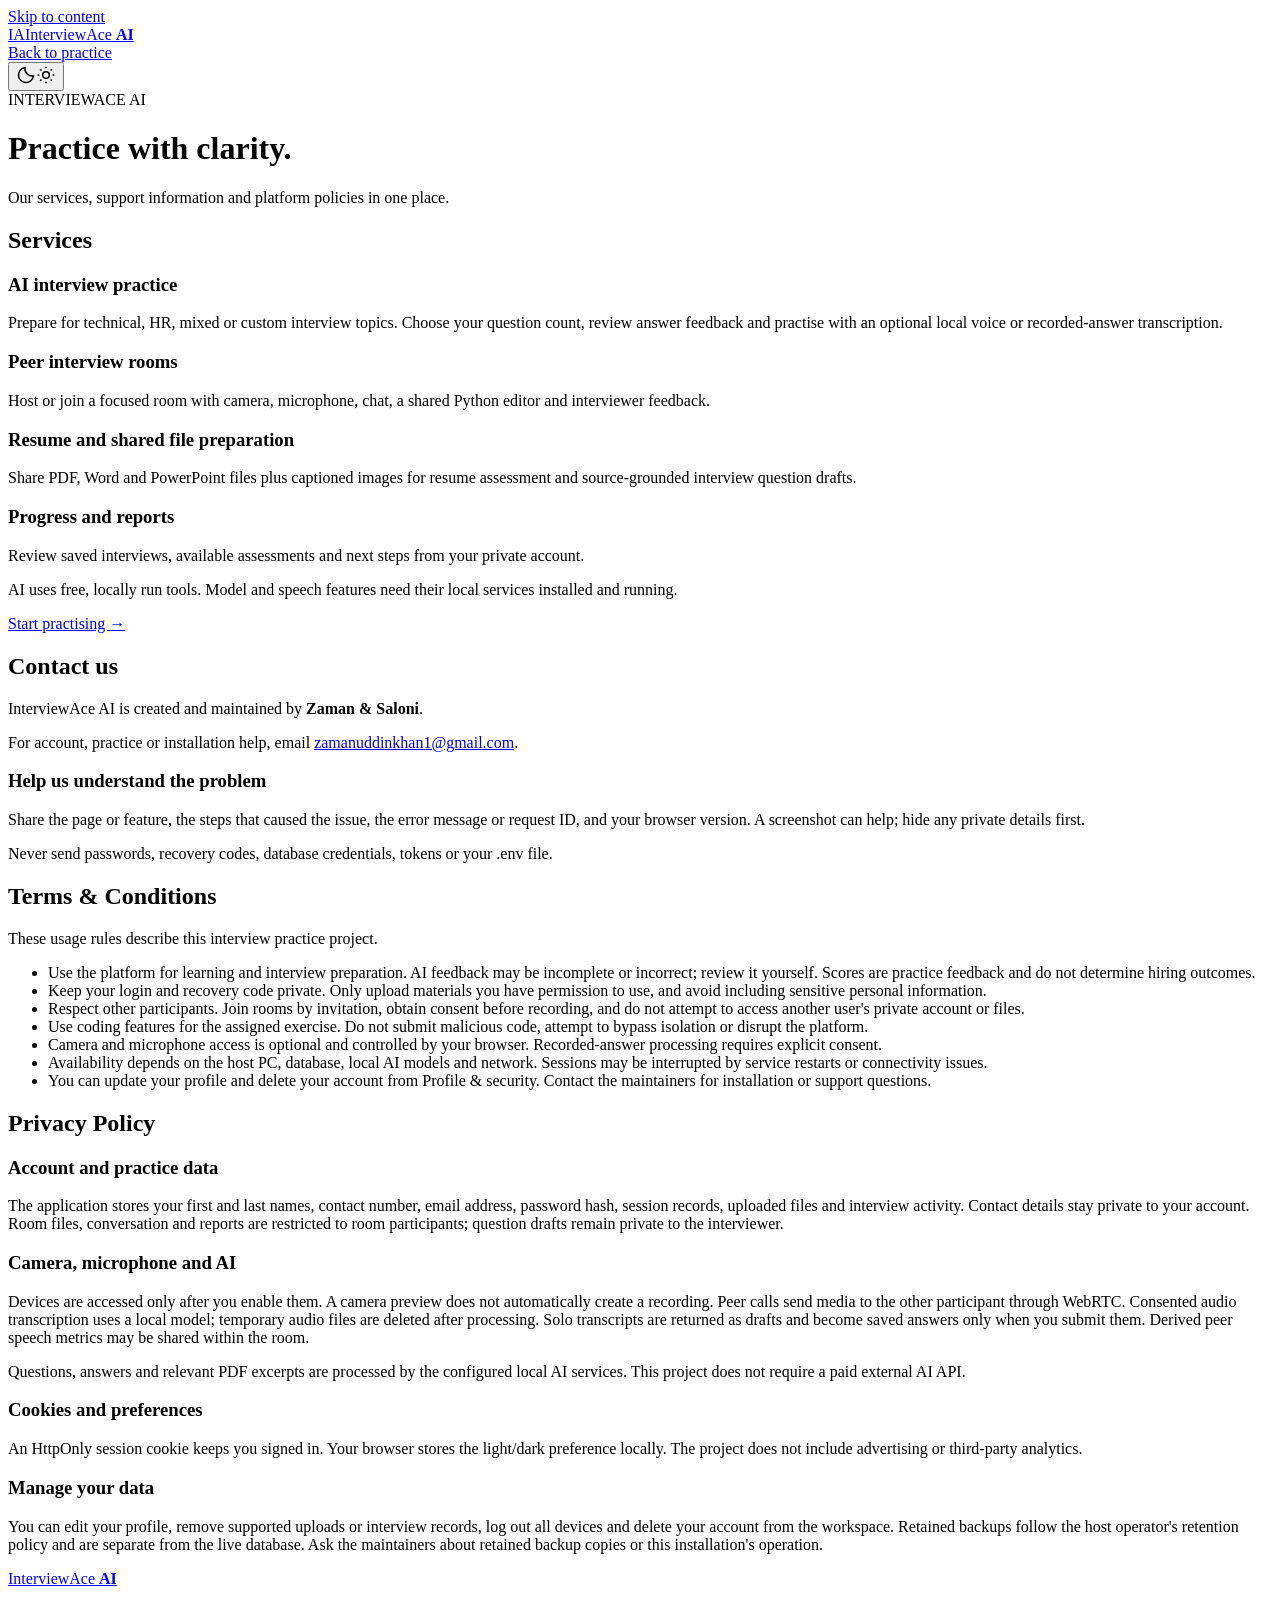
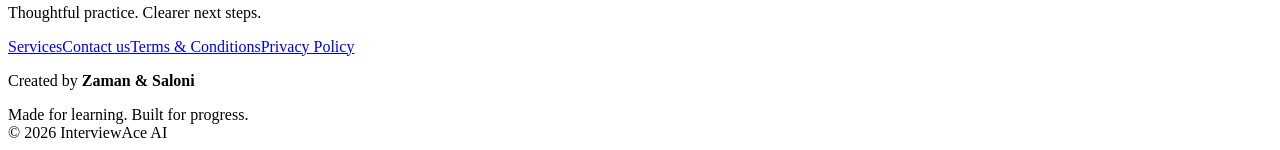
==== frontend/info.html @ a89344ca "Prepare InterviewAce AI for GitHub" ====
<!DOCTYPE html>
<html lang="en">
<head>
  <meta charset="UTF-8">
  <meta name="viewport" content="width=device-width, initial-scale=1">
  <meta name="description" content="Explore InterviewAce AI practice services, contact the project maintainers, and read the platform's usage and privacy policies.">
  <meta name="theme-color" content="#f4f6fa">
  <title>Services, Contact &amp; Policies | InterviewAce AI</title>
  <link rel="icon" href="/assets/favicon.svg" type="image/svg+xml">
  <script src="/assets/theme.js?v=3.3.3"></script>
  <link rel="stylesheet" href="/assets/base.css?v=3.0.0">
  <link rel="stylesheet" href="/assets/style.css?v=3.0.0">
  <link rel="stylesheet" href="/assets/chrome.css?v=3.3.3">
  <link rel="stylesheet" href="/assets/studio.css?v=3.3.3">
</head>
<body>
  <a class="skip-link" href="#mainContent">Skip to content</a>
  <header class="topbar"><div class="topbar-inner">
    <a class="brand" href="/" aria-label="InterviewAce AI home"><span class="logo" aria-hidden="true">IA</span><span>InterviewAce <b>AI</b></span></a>
    <nav class="header-nav" aria-label="Main navigation"><a href="/">Back to practice</a></nav>
    <div class="right"><button id="themeToggle" class="theme-toggle" type="button" aria-label="Switch to dark mode" title="Switch to dark mode" aria-pressed="false"><svg class="moon-icon" width="20" height="20" viewBox="0 0 24 24" fill="none" stroke="currentColor" stroke-width="1.8" aria-hidden="true"><path d="M20.9 13.2A9 9 0 0 1 10.8 3.1 9 9 0 1 0 20.9 13.2Z"/></svg><svg class="sun-icon" width="20" height="20" viewBox="0 0 24 24" fill="none" stroke="currentColor" stroke-width="1.8" aria-hidden="true"><circle cx="12" cy="12" r="4"/><path d="M12 2v2m0 16v2M2 12h2m16 0h2M5 5l1.5 1.5m11 11L19 19M5 19l1.5-1.5m11-11L19 5"/></svg></button></div>
  </div></header>
  <main id="mainContent" class="info-page" tabindex="-1">
    <span class="eyebrow">INTERVIEWACE AI</span><h1>Practice with clarity.</h1><p class="muted">Our services, support information and platform policies in one place.</p>
    <section id="services" class="panel info-section" aria-labelledby="servicesTitle"><h2 id="servicesTitle">Services</h2>
      <div class="service-grid"><article><h3>AI interview practice</h3><p>Prepare for technical, HR, mixed or custom interview topics. Choose your question count, review answer feedback and practise with an optional local voice or recorded-answer transcription.</p></article><article><h3>Peer interview rooms</h3><p>Host or join a focused room with camera, microphone, chat, a shared Python editor and interviewer feedback.</p></article><article><h3>Resume and shared file preparation</h3><p>Share PDF, Word and PowerPoint files plus captioned images for resume assessment and source-grounded interview question drafts.</p></article><article><h3>Progress and reports</h3><p>Review saved interviews, available assessments and next steps from your private account.</p></article></div>
      <p class="small">AI uses free, locally run tools. Model and speech features need their local services installed and running.</p><a class="info-link" href="/">Start practising &rarr;</a>
    </section>
    <section id="contact" class="panel info-section" aria-labelledby="contactTitle"><h2 id="contactTitle">Contact us</h2><p>InterviewAce AI is created and maintained by <strong>Zaman &amp; Saloni</strong>.</p><p id="publicContact">For account, practice or installation help, email <a class="info-link" href="mailto:zamanuddinkhan1@gmail.com">zamanuddinkhan1@gmail.com</a>.</p><h3>Help us understand the problem</h3><p>Share the page or feature, the steps that caused the issue, the error message or request ID, and your browser version. A screenshot can help; hide any private details first.</p><p class="small">Never send passwords, recovery codes, database credentials, tokens or your .env file.</p></section>
    <section id="terms" class="panel info-section" aria-labelledby="termsTitle"><h2 id="termsTitle">Terms &amp; Conditions</h2><p>These usage rules describe this interview practice project.</p><ul><li>Use the platform for learning and interview preparation. AI feedback may be incomplete or incorrect; review it yourself. Scores are practice feedback and do not determine hiring outcomes.</li><li>Keep your login and recovery code private. Only upload materials you have permission to use, and avoid including sensitive personal information.</li><li>Respect other participants. Join rooms by invitation, obtain consent before recording, and do not attempt to access another user's private account or files.</li><li>Use coding features for the assigned exercise. Do not submit malicious code, attempt to bypass isolation or disrupt the platform.</li><li>Camera and microphone access is optional and controlled by your browser. Recorded-answer processing requires explicit consent.</li><li>Availability depends on the host PC, database, local AI models and network. Sessions may be interrupted by service restarts or connectivity issues.</li><li>You can update your profile and delete your account from Profile &amp; security. Contact the maintainers for installation or support questions.</li></ul></section>
    <section id="privacy" class="panel info-section" aria-labelledby="privacyTitle"><h2 id="privacyTitle">Privacy Policy</h2><h3>Account and practice data</h3><p>The application stores your first and last names, contact number, email address, password hash, session records, uploaded files and interview activity. Contact details stay private to your account. Room files, conversation and reports are restricted to room participants; question drafts remain private to the interviewer.</p><h3>Camera, microphone and AI</h3><p>Devices are accessed only after you enable them. A camera preview does not automatically create a recording. Peer calls send media to the other participant through WebRTC. Consented audio transcription uses a local model; temporary audio files are deleted after processing. Solo transcripts are returned as drafts and become saved answers only when you submit them. Derived peer speech metrics may be shared within the room.</p><p>Questions, answers and relevant PDF excerpts are processed by the configured local AI services. This project does not require a paid external AI API.</p><h3>Cookies and preferences</h3><p>An HttpOnly session cookie keeps you signed in. Your browser stores the light/dark preference locally. The project does not include advertising or third-party analytics.</p><h3>Manage your data</h3><p>You can edit your profile, remove supported uploads or interview records, log out all devices and delete your account from the workspace. Retained backups follow the host operator's retention policy and are separate from the live database. Ask the maintainers about retained backup copies or this installation's operation.</p></section>
  </main>
  <footer class="site-footer"><div class="footer-inner"><div class="footer-brand"><a href="/">InterviewAce <b>AI</b></a><p>Thoughtful practice. Clearer next steps.</p></div><nav class="footer-nav" aria-label="Footer navigation"><a href="/assets/info.html#services">Services</a><a href="/assets/info.html#contact">Contact us</a><a href="/assets/info.html#terms">Terms &amp; Conditions</a><a href="/assets/info.html#privacy">Privacy Policy</a></nav><div class="footer-credit"><p>Created by <strong>Zaman &amp; Saloni</strong></p><span>Made for learning. Built for progress.</span></div></div><div class="footer-bottom"><span>&copy; <span id="footerYear">2026</span> InterviewAce AI</span></div></footer>
</body>
</html>
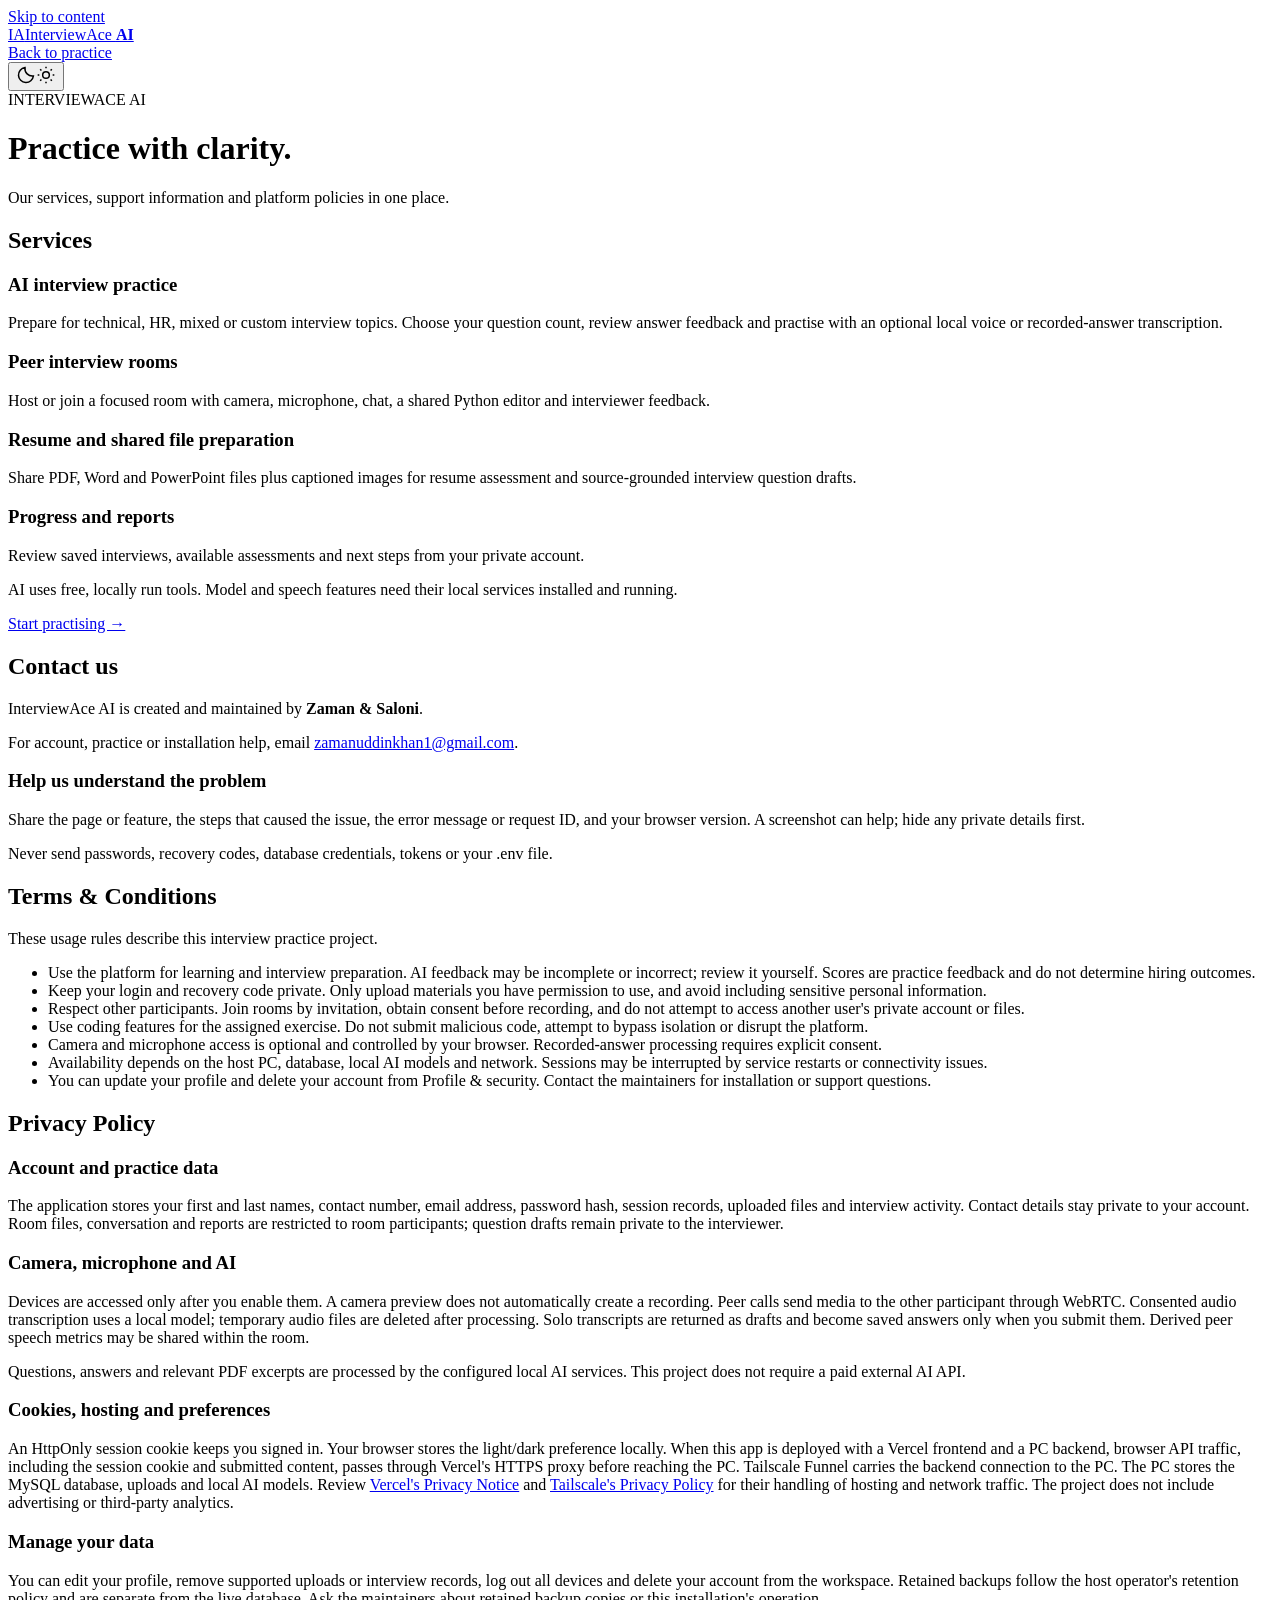
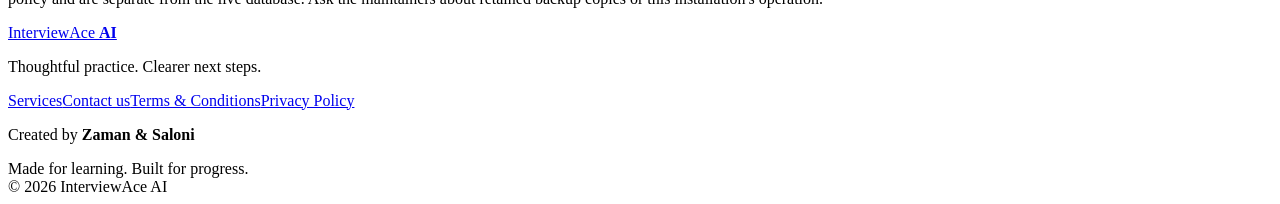
==== commit df9f591f: "Prepare Vercel frontend with PC backend tunnel" ====
--- a/frontend/info.html
+++ b/frontend/info.html
@@ -28,7 +28,7 @@
     </section>
     <section id="contact" class="panel info-section" aria-labelledby="contactTitle"><h2 id="contactTitle">Contact us</h2><p>InterviewAce AI is created and maintained by <strong>Zaman &amp; Saloni</strong>.</p><p id="publicContact">For account, practice or installation help, email <a class="info-link" href="mailto:zamanuddinkhan1@gmail.com">zamanuddinkhan1@gmail.com</a>.</p><h3>Help us understand the problem</h3><p>Share the page or feature, the steps that caused the issue, the error message or request ID, and your browser version. A screenshot can help; hide any private details first.</p><p class="small">Never send passwords, recovery codes, database credentials, tokens or your .env file.</p></section>
     <section id="terms" class="panel info-section" aria-labelledby="termsTitle"><h2 id="termsTitle">Terms &amp; Conditions</h2><p>These usage rules describe this interview practice project.</p><ul><li>Use the platform for learning and interview preparation. AI feedback may be incomplete or incorrect; review it yourself. Scores are practice feedback and do not determine hiring outcomes.</li><li>Keep your login and recovery code private. Only upload materials you have permission to use, and avoid including sensitive personal information.</li><li>Respect other participants. Join rooms by invitation, obtain consent before recording, and do not attempt to access another user's private account or files.</li><li>Use coding features for the assigned exercise. Do not submit malicious code, attempt to bypass isolation or disrupt the platform.</li><li>Camera and microphone access is optional and controlled by your browser. Recorded-answer processing requires explicit consent.</li><li>Availability depends on the host PC, database, local AI models and network. Sessions may be interrupted by service restarts or connectivity issues.</li><li>You can update your profile and delete your account from Profile &amp; security. Contact the maintainers for installation or support questions.</li></ul></section>
-    <section id="privacy" class="panel info-section" aria-labelledby="privacyTitle"><h2 id="privacyTitle">Privacy Policy</h2><h3>Account and practice data</h3><p>The application stores your first and last names, contact number, email address, password hash, session records, uploaded files and interview activity. Contact details stay private to your account. Room files, conversation and reports are restricted to room participants; question drafts remain private to the interviewer.</p><h3>Camera, microphone and AI</h3><p>Devices are accessed only after you enable them. A camera preview does not automatically create a recording. Peer calls send media to the other participant through WebRTC. Consented audio transcription uses a local model; temporary audio files are deleted after processing. Solo transcripts are returned as drafts and become saved answers only when you submit them. Derived peer speech metrics may be shared within the room.</p><p>Questions, answers and relevant PDF excerpts are processed by the configured local AI services. This project does not require a paid external AI API.</p><h3>Cookies and preferences</h3><p>An HttpOnly session cookie keeps you signed in. Your browser stores the light/dark preference locally. The project does not include advertising or third-party analytics.</p><h3>Manage your data</h3><p>You can edit your profile, remove supported uploads or interview records, log out all devices and delete your account from the workspace. Retained backups follow the host operator's retention policy and are separate from the live database. Ask the maintainers about retained backup copies or this installation's operation.</p></section>
+    <section id="privacy" class="panel info-section" aria-labelledby="privacyTitle"><h2 id="privacyTitle">Privacy Policy</h2><h3>Account and practice data</h3><p>The application stores your first and last names, contact number, email address, password hash, session records, uploaded files and interview activity. Contact details stay private to your account. Room files, conversation and reports are restricted to room participants; question drafts remain private to the interviewer.</p><h3>Camera, microphone and AI</h3><p>Devices are accessed only after you enable them. A camera preview does not automatically create a recording. Peer calls send media to the other participant through WebRTC. Consented audio transcription uses a local model; temporary audio files are deleted after processing. Solo transcripts are returned as drafts and become saved answers only when you submit them. Derived peer speech metrics may be shared within the room.</p><p>Questions, answers and relevant PDF excerpts are processed by the configured local AI services. This project does not require a paid external AI API.</p><h3>Cookies, hosting and preferences</h3><p>An HttpOnly session cookie keeps you signed in. Your browser stores the light/dark preference locally. When this app is deployed with a Vercel frontend and a PC backend, browser API traffic, including the session cookie and submitted content, passes through Vercel's HTTPS proxy before reaching the PC. Tailscale Funnel carries the backend connection to the PC. The PC stores the MySQL database, uploads and local AI models. Review <a class="info-link" href="https://vercel.com/legal/privacy-notice" rel="noopener noreferrer">Vercel's Privacy Notice</a> and <a class="info-link" href="https://tailscale.com/legal/privacy-policy" rel="noopener noreferrer">Tailscale's Privacy Policy</a> for their handling of hosting and network traffic. The project does not include advertising or third-party analytics.</p><h3>Manage your data</h3><p>You can edit your profile, remove supported uploads or interview records, log out all devices and delete your account from the workspace. Retained backups follow the host operator's retention policy and are separate from the live database. Ask the maintainers about retained backup copies or this installation's operation.</p></section>
   </main>
   <footer class="site-footer"><div class="footer-inner"><div class="footer-brand"><a href="/">InterviewAce <b>AI</b></a><p>Thoughtful practice. Clearer next steps.</p></div><nav class="footer-nav" aria-label="Footer navigation"><a href="/assets/info.html#services">Services</a><a href="/assets/info.html#contact">Contact us</a><a href="/assets/info.html#terms">Terms &amp; Conditions</a><a href="/assets/info.html#privacy">Privacy Policy</a></nav><div class="footer-credit"><p>Created by <strong>Zaman &amp; Saloni</strong></p><span>Made for learning. Built for progress.</span></div></div><div class="footer-bottom"><span>&copy; <span id="footerYear">2026</span> InterviewAce AI</span></div></footer>
 </body>
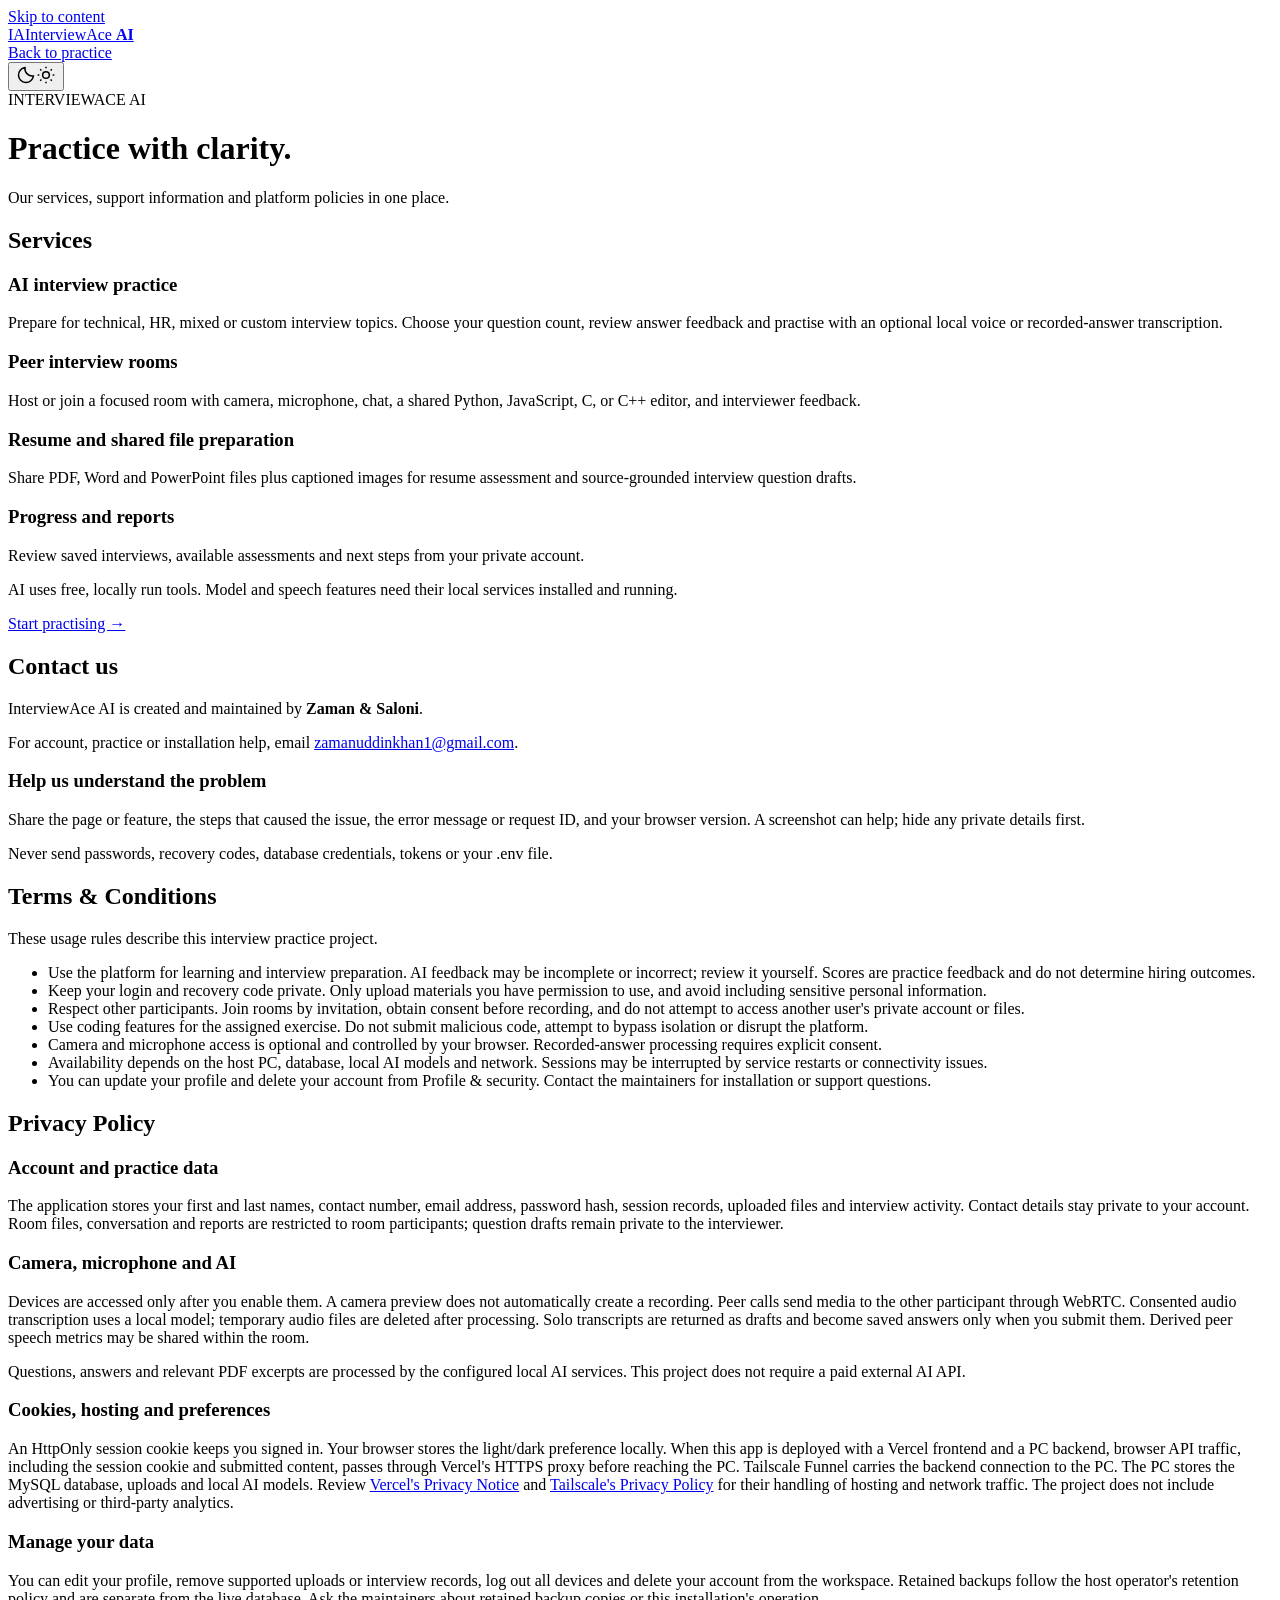
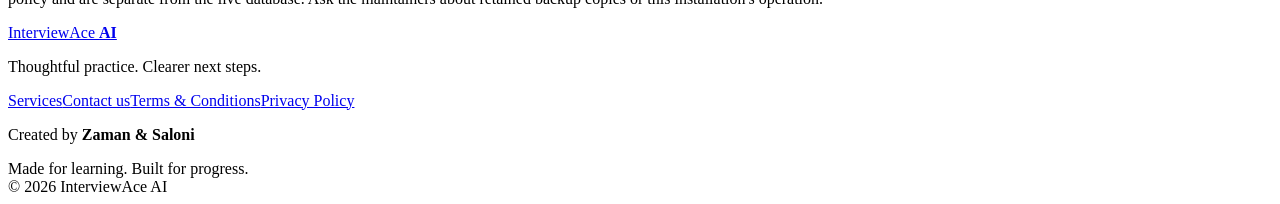
==== commit 733b72bf: "Add multi-language code editor" ====
--- a/frontend/info.html
+++ b/frontend/info.html
@@ -23,7 +23,7 @@
   <main id="mainContent" class="info-page" tabindex="-1">
     <span class="eyebrow">INTERVIEWACE AI</span><h1>Practice with clarity.</h1><p class="muted">Our services, support information and platform policies in one place.</p>
     <section id="services" class="panel info-section" aria-labelledby="servicesTitle"><h2 id="servicesTitle">Services</h2>
-      <div class="service-grid"><article><h3>AI interview practice</h3><p>Prepare for technical, HR, mixed or custom interview topics. Choose your question count, review answer feedback and practise with an optional local voice or recorded-answer transcription.</p></article><article><h3>Peer interview rooms</h3><p>Host or join a focused room with camera, microphone, chat, a shared Python editor and interviewer feedback.</p></article><article><h3>Resume and shared file preparation</h3><p>Share PDF, Word and PowerPoint files plus captioned images for resume assessment and source-grounded interview question drafts.</p></article><article><h3>Progress and reports</h3><p>Review saved interviews, available assessments and next steps from your private account.</p></article></div>
+      <div class="service-grid"><article><h3>AI interview practice</h3><p>Prepare for technical, HR, mixed or custom interview topics. Choose your question count, review answer feedback and practise with an optional local voice or recorded-answer transcription.</p></article><article><h3>Peer interview rooms</h3><p>Host or join a focused room with camera, microphone, chat, a shared Python, JavaScript, C, or C++ editor, and interviewer feedback.</p></article><article><h3>Resume and shared file preparation</h3><p>Share PDF, Word and PowerPoint files plus captioned images for resume assessment and source-grounded interview question drafts.</p></article><article><h3>Progress and reports</h3><p>Review saved interviews, available assessments and next steps from your private account.</p></article></div>
       <p class="small">AI uses free, locally run tools. Model and speech features need their local services installed and running.</p><a class="info-link" href="/">Start practising &rarr;</a>
     </section>
     <section id="contact" class="panel info-section" aria-labelledby="contactTitle"><h2 id="contactTitle">Contact us</h2><p>InterviewAce AI is created and maintained by <strong>Zaman &amp; Saloni</strong>.</p><p id="publicContact">For account, practice or installation help, email <a class="info-link" href="mailto:zamanuddinkhan1@gmail.com">zamanuddinkhan1@gmail.com</a>.</p><h3>Help us understand the problem</h3><p>Share the page or feature, the steps that caused the issue, the error message or request ID, and your browser version. A screenshot can help; hide any private details first.</p><p class="small">Never send passwords, recovery codes, database credentials, tokens or your .env file.</p></section>
